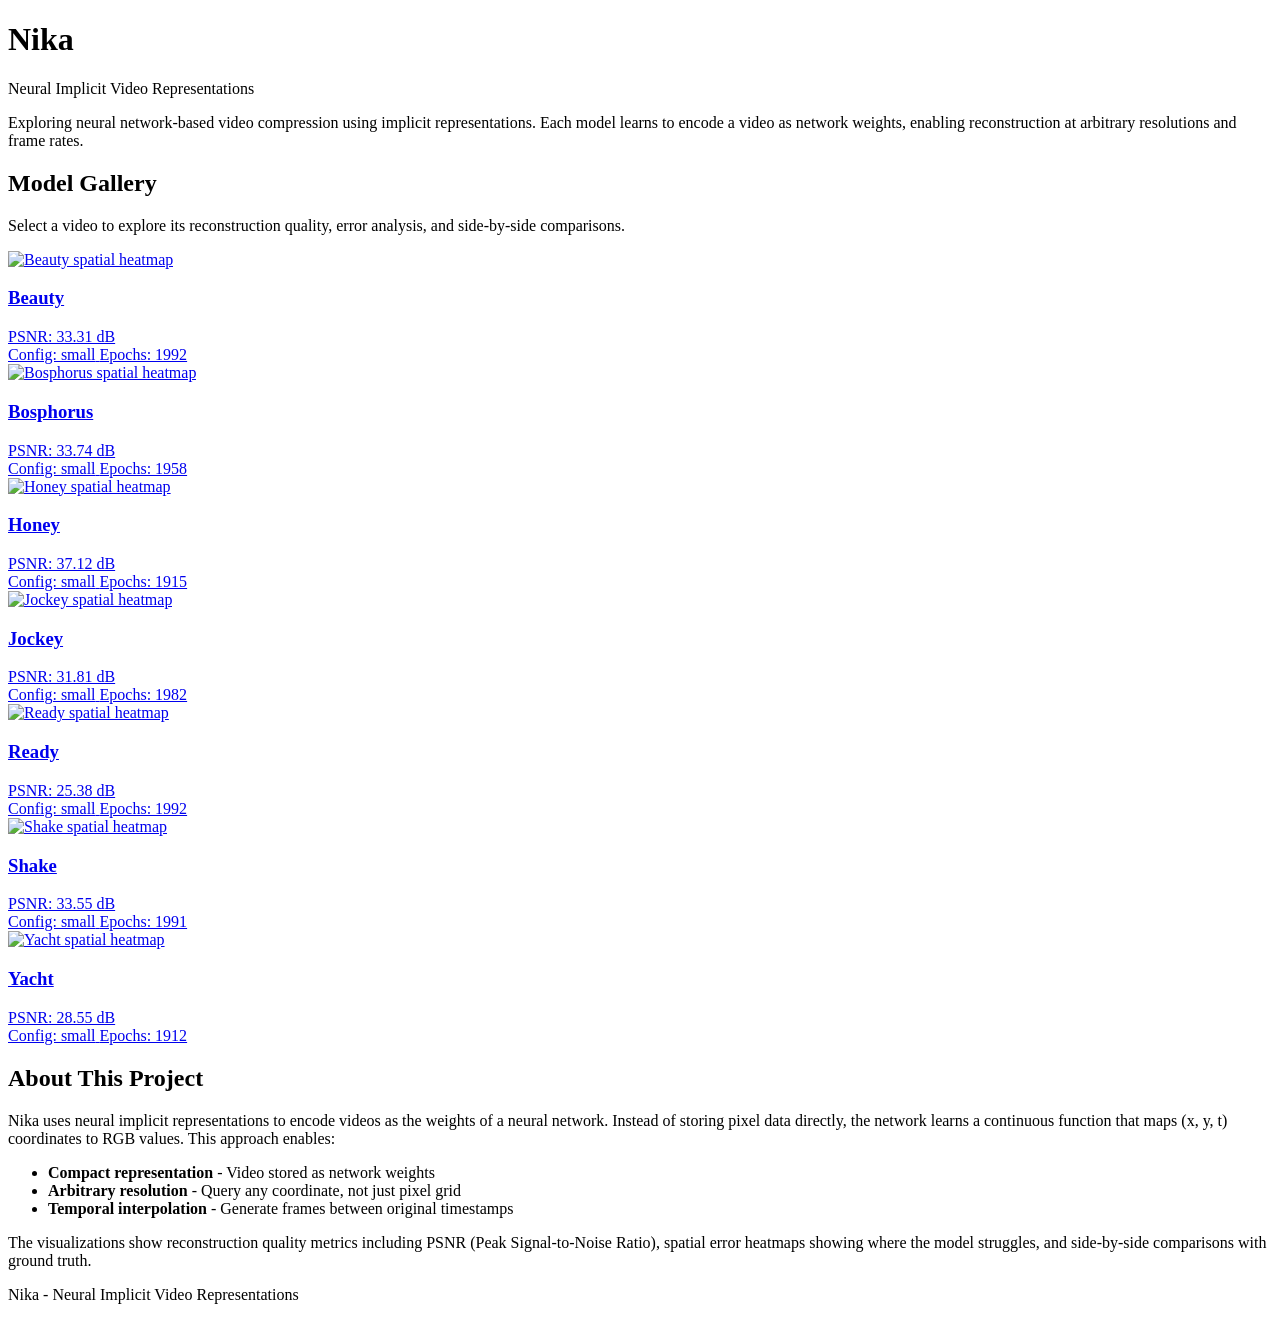
==== docs/index.html @ 59c4b2cc "chore: point docs assets to custom domain and add upload scripts" ====
<!DOCTYPE html>
<html lang="en">
<head>
    <meta charset="UTF-8">
    <meta name="viewport" content="width=device-width, initial-scale=1.0">
    <title>Nika - Neural Implicit Video Representations</title>
    <link rel="stylesheet" href="css/style.css">
</head>
<body>
    <header class="hero">
        <div class="hero-content">
            <h1>Nika</h1>
            <p class="subtitle">Neural Implicit Video Representations</p>
            <p class="description">
                Exploring neural network-based video compression using implicit representations.
                Each model learns to encode a video as network weights, enabling reconstruction
                at arbitrary resolutions and frame rates.
            </p>
        </div>
    </header>

    <main class="container">
        <section class="gallery">
            <h2>Model Gallery</h2>
            <p class="gallery-intro">
                Select a video to explore its reconstruction quality, error analysis, and side-by-side comparisons.
            </p>

            <div class="card-grid">
                <a href="videos/beauty.html" class="card">
                    <div class="card-image">
                        <img src="https://nikanet.com/plots/small_beauty_spatial_heatmap.png" alt="Beauty spatial heatmap">
                    </div>
                    <div class="card-content">
                        <h3>Beauty</h3>
                        <span class="psnr-badge">PSNR: 33.31 dB</span>
                        <div class="card-meta">
                            <span>Config: small</span>
                            <span>Epochs: 1992</span>
                        </div>
                    </div>
                </a>

                <a href="videos/bosphorus.html" class="card">
                    <div class="card-image">
                        <img src="https://nikanet.com/plots/small_bosphorus_spatial_heatmap.png" alt="Bosphorus spatial heatmap">
                    </div>
                    <div class="card-content">
                        <h3>Bosphorus</h3>
                        <span class="psnr-badge">PSNR: 33.74 dB</span>
                        <div class="card-meta">
                            <span>Config: small</span>
                            <span>Epochs: 1958</span>
                        </div>
                    </div>
                </a>

                <a href="videos/honey.html" class="card">
                    <div class="card-image">
                        <img src="https://nikanet.com/plots/small_honey_spatial_heatmap.png" alt="Honey spatial heatmap">
                    </div>
                    <div class="card-content">
                        <h3>Honey</h3>
                        <span class="psnr-badge">PSNR: 37.12 dB</span>
                        <div class="card-meta">
                            <span>Config: small</span>
                            <span>Epochs: 1915</span>
                        </div>
                    </div>
                </a>

                <a href="videos/jockey.html" class="card">
                    <div class="card-image">
                        <img src="https://nikanet.com/plots/small_jockey_spatial_heatmap.png" alt="Jockey spatial heatmap">
                    </div>
                    <div class="card-content">
                        <h3>Jockey</h3>
                        <span class="psnr-badge">PSNR: 31.81 dB</span>
                        <div class="card-meta">
                            <span>Config: small</span>
                            <span>Epochs: 1982</span>
                        </div>
                    </div>
                </a>

                <a href="videos/ready.html" class="card">
                    <div class="card-image">
                        <img src="https://nikanet.com/plots/small_ready_spatial_heatmap.png" alt="Ready spatial heatmap">
                    </div>
                    <div class="card-content">
                        <h3>Ready</h3>
                        <span class="psnr-badge">PSNR: 25.38 dB</span>
                        <div class="card-meta">
                            <span>Config: small</span>
                            <span>Epochs: 1992</span>
                        </div>
                    </div>
                </a>

                <a href="videos/shake.html" class="card">
                    <div class="card-image">
                        <img src="https://nikanet.com/plots/small_shake_spatial_heatmap.png" alt="Shake spatial heatmap">
                    </div>
                    <div class="card-content">
                        <h3>Shake</h3>
                        <span class="psnr-badge">PSNR: 33.55 dB</span>
                        <div class="card-meta">
                            <span>Config: small</span>
                            <span>Epochs: 1991</span>
                        </div>
                    </div>
                </a>

                <a href="videos/yacht.html" class="card">
                    <div class="card-image">
                        <img src="https://nikanet.com/plots/small_yacht_spatial_heatmap.png" alt="Yacht spatial heatmap">
                    </div>
                    <div class="card-content">
                        <h3>Yacht</h3>
                        <span class="psnr-badge">PSNR: 28.55 dB</span>
                        <div class="card-meta">
                            <span>Config: small</span>
                            <span>Epochs: 1912</span>
                        </div>
                    </div>
                </a>
            </div>
        </section>

        <section class="about">
            <h2>About This Project</h2>
            <p>
                Nika uses neural implicit representations to encode videos as the weights of a neural network.
                Instead of storing pixel data directly, the network learns a continuous function that maps
                (x, y, t) coordinates to RGB values. This approach enables:
            </p>
            <ul>
                <li><strong>Compact representation</strong> - Video stored as network weights</li>
                <li><strong>Arbitrary resolution</strong> - Query any coordinate, not just pixel grid</li>
                <li><strong>Temporal interpolation</strong> - Generate frames between original timestamps</li>
            </ul>
            <p>
                The visualizations show reconstruction quality metrics including PSNR (Peak Signal-to-Noise Ratio),
                spatial error heatmaps showing where the model struggles, and side-by-side comparisons with ground truth.
            </p>
        </section>
    </main>

    <footer>
        <p>Nika - Neural Implicit Video Representations</p>
    </footer>

    <script src="js/main.js"></script>
</body>
</html>
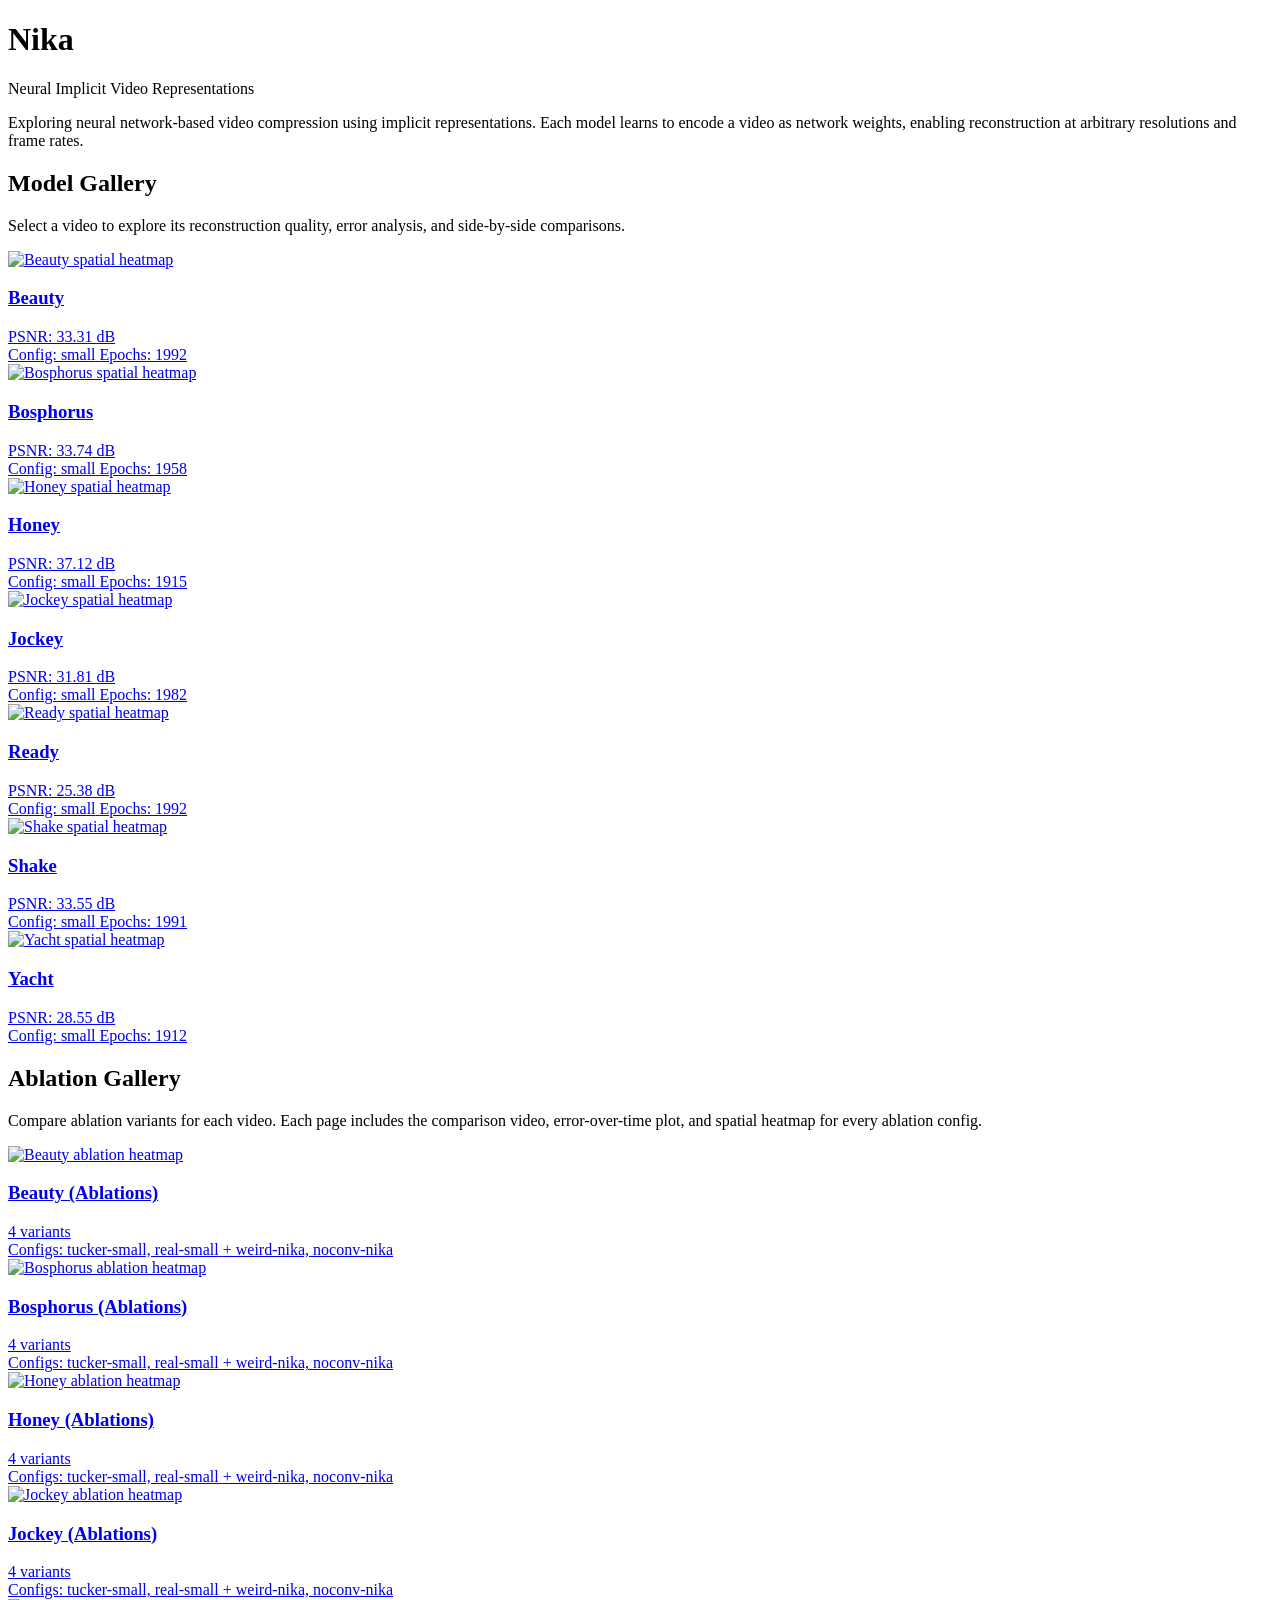
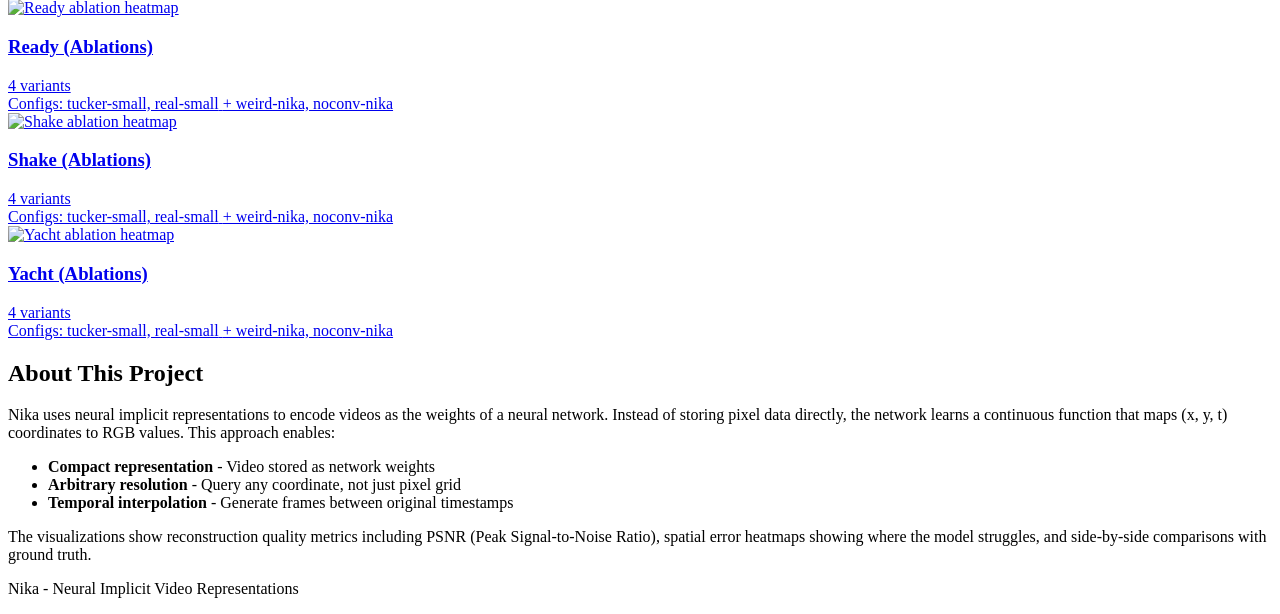
==== commit 0315108c: "feat: add ablation pages with Cloudflare R2 CDN URLs - Add 7 ablation HTML pages (beauty, bosphorus," ====
--- a/docs/index.html
+++ b/docs/index.html
@@ -127,6 +127,114 @@
             </div>
         </section>
 
+        <section class="gallery" id="ablations">
+            <h2>Ablation Gallery</h2>
+            <p class="gallery-intro">
+                Compare ablation variants for each video. Each page includes the comparison video,
+                error-over-time plot, and spatial heatmap for every ablation config.
+            </p>
+
+            <div class="card-grid">
+                <a href="videos/ablations/beauty.html" class="card">
+                    <div class="card-image">
+                        <img src="https://nikanet.com/videos/tucker-small-beauty-epoch1492-psnr33.23_spatial_heatmap.png" alt="Beauty ablation heatmap">
+                    </div>
+                    <div class="card-content">
+                        <h3>Beauty (Ablations)</h3>
+                        <span class="psnr-badge">4 variants</span>
+                        <div class="card-meta">
+                            <span>Configs: tucker-small, real-small</span>
+                            <span>+ weird-nika, noconv-nika</span>
+                        </div>
+                    </div>
+                </a>
+
+                <a href="videos/ablations/bosphorus.html" class="card">
+                    <div class="card-image">
+                        <img src="https://nikanet.com/videos/tucker-small-bosphorus-epoch1497-psnr33.60_spatial_heatmap.png" alt="Bosphorus ablation heatmap">
+                    </div>
+                    <div class="card-content">
+                        <h3>Bosphorus (Ablations)</h3>
+                        <span class="psnr-badge">4 variants</span>
+                        <div class="card-meta">
+                            <span>Configs: tucker-small, real-small</span>
+                            <span>+ weird-nika, noconv-nika</span>
+                        </div>
+                    </div>
+                </a>
+
+                <a href="videos/ablations/honey.html" class="card">
+                    <div class="card-image">
+                        <img src="https://nikanet.com/videos/tucker-small-honey-epoch1489-psnr36.99_spatial_heatmap.png" alt="Honey ablation heatmap">
+                    </div>
+                    <div class="card-content">
+                        <h3>Honey (Ablations)</h3>
+                        <span class="psnr-badge">4 variants</span>
+                        <div class="card-meta">
+                            <span>Configs: tucker-small, real-small</span>
+                            <span>+ weird-nika, noconv-nika</span>
+                        </div>
+                    </div>
+                </a>
+
+                <a href="videos/ablations/jockey.html" class="card">
+                    <div class="card-image">
+                        <img src="https://nikanet.com/videos/tucker-small-jockey-epoch1498-psnr31.28_spatial_heatmap.png" alt="Jockey ablation heatmap">
+                    </div>
+                    <div class="card-content">
+                        <h3>Jockey (Ablations)</h3>
+                        <span class="psnr-badge">4 variants</span>
+                        <div class="card-meta">
+                            <span>Configs: tucker-small, real-small</span>
+                            <span>+ weird-nika, noconv-nika</span>
+                        </div>
+                    </div>
+                </a>
+
+                <a href="videos/ablations/ready.html" class="card">
+                    <div class="card-image">
+                        <img src="https://nikanet.com/videos/tucker-small-ready-epoch1491-psnr24.15_spatial_heatmap.png" alt="Ready ablation heatmap">
+                    </div>
+                    <div class="card-content">
+                        <h3>Ready (Ablations)</h3>
+                        <span class="psnr-badge">4 variants</span>
+                        <div class="card-meta">
+                            <span>Configs: tucker-small, real-small</span>
+                            <span>+ weird-nika, noconv-nika</span>
+                        </div>
+                    </div>
+                </a>
+
+                <a href="videos/ablations/shake.html" class="card">
+                    <div class="card-image">
+                        <img src="https://nikanet.com/videos/tucker-small-shake-epoch1447-psnr32.60_spatial_heatmap.png" alt="Shake ablation heatmap">
+                    </div>
+                    <div class="card-content">
+                        <h3>Shake (Ablations)</h3>
+                        <span class="psnr-badge">4 variants</span>
+                        <div class="card-meta">
+                            <span>Configs: tucker-small, real-small</span>
+                            <span>+ weird-nika, noconv-nika</span>
+                        </div>
+                    </div>
+                </a>
+
+                <a href="videos/ablations/yacht.html" class="card">
+                    <div class="card-image">
+                        <img src="https://nikanet.com/videos/tucker-small-yacht-epoch1489-psnr27.82_spatial_heatmap.png" alt="Yacht ablation heatmap">
+                    </div>
+                    <div class="card-content">
+                        <h3>Yacht (Ablations)</h3>
+                        <span class="psnr-badge">4 variants</span>
+                        <div class="card-meta">
+                            <span>Configs: tucker-small, real-small</span>
+                            <span>+ weird-nika, noconv-nika</span>
+                        </div>
+                    </div>
+                </a>
+            </div>
+        </section>
+
         <section class="about">
             <h2>About This Project</h2>
             <p>
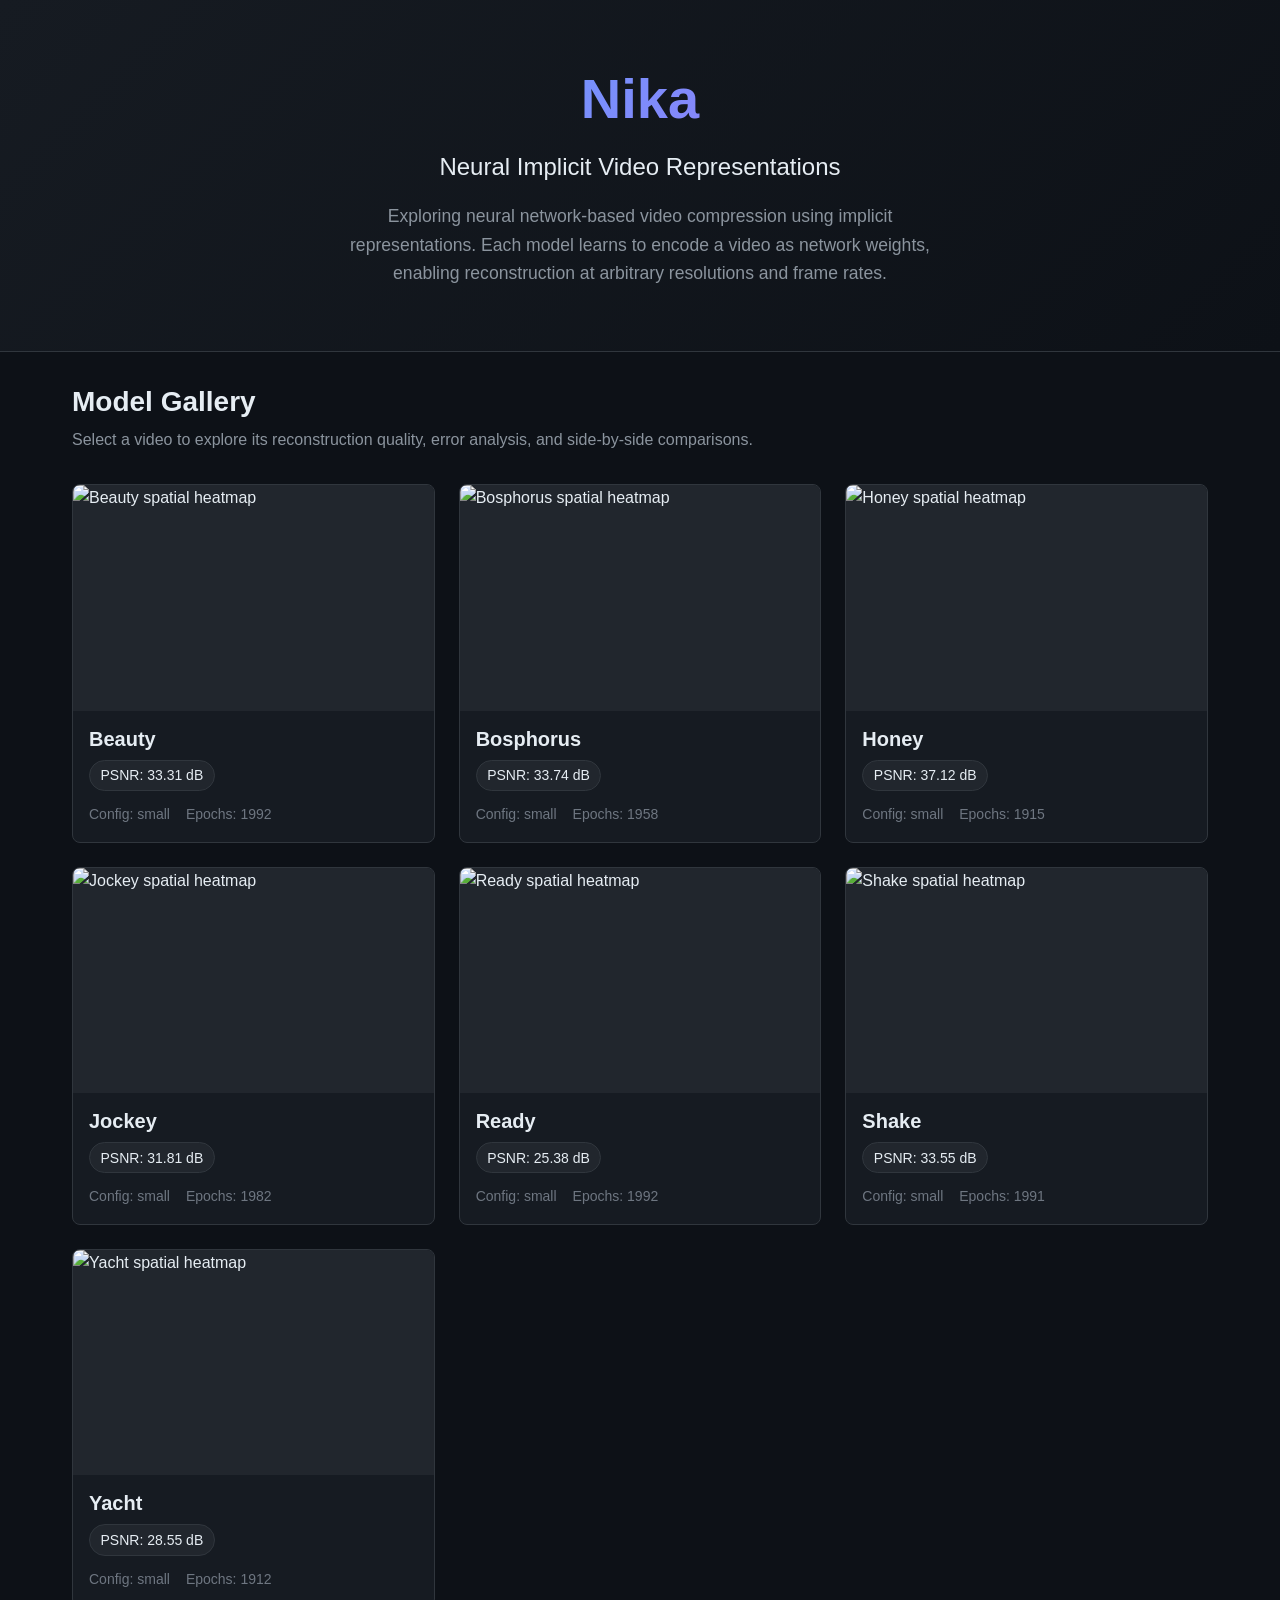
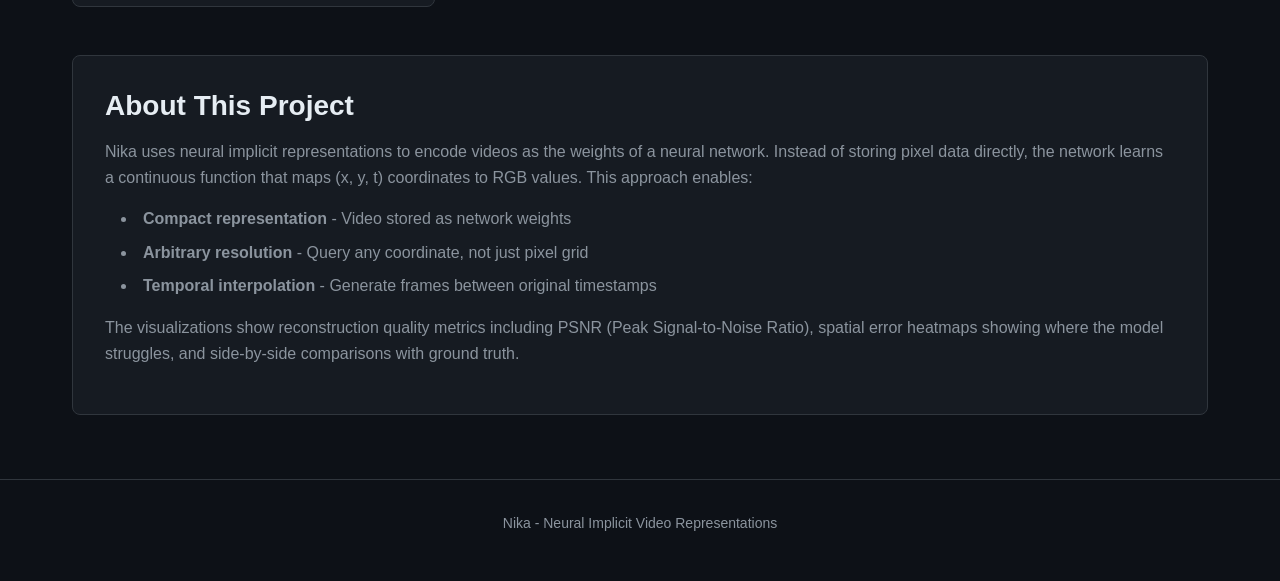
==== commit 2fbf2738: "fix: remove ablations section from home page and clarify model buttons - Remove separate Ablation Ga" ====
--- a/docs/index.html
+++ b/docs/index.html
@@ -127,114 +127,6 @@
             </div>
         </section>
 
-        <section class="gallery" id="ablations">
-            <h2>Ablation Gallery</h2>
-            <p class="gallery-intro">
-                Compare ablation variants for each video. Each page includes the comparison video,
-                error-over-time plot, and spatial heatmap for every ablation config.
-            </p>
-
-            <div class="card-grid">
-                <a href="videos/ablations/beauty.html" class="card">
-                    <div class="card-image">
-                        <img src="https://nikanet.com/videos/tucker-small-beauty-epoch1492-psnr33.23_spatial_heatmap.png" alt="Beauty ablation heatmap">
-                    </div>
-                    <div class="card-content">
-                        <h3>Beauty (Ablations)</h3>
-                        <span class="psnr-badge">4 variants</span>
-                        <div class="card-meta">
-                            <span>Configs: tucker-small, real-small</span>
-                            <span>+ weird-nika, noconv-nika</span>
-                        </div>
-                    </div>
-                </a>
-
-                <a href="videos/ablations/bosphorus.html" class="card">
-                    <div class="card-image">
-                        <img src="https://nikanet.com/videos/tucker-small-bosphorus-epoch1497-psnr33.60_spatial_heatmap.png" alt="Bosphorus ablation heatmap">
-                    </div>
-                    <div class="card-content">
-                        <h3>Bosphorus (Ablations)</h3>
-                        <span class="psnr-badge">4 variants</span>
-                        <div class="card-meta">
-                            <span>Configs: tucker-small, real-small</span>
-                            <span>+ weird-nika, noconv-nika</span>
-                        </div>
-                    </div>
-                </a>
-
-                <a href="videos/ablations/honey.html" class="card">
-                    <div class="card-image">
-                        <img src="https://nikanet.com/videos/tucker-small-honey-epoch1489-psnr36.99_spatial_heatmap.png" alt="Honey ablation heatmap">
-                    </div>
-                    <div class="card-content">
-                        <h3>Honey (Ablations)</h3>
-                        <span class="psnr-badge">4 variants</span>
-                        <div class="card-meta">
-                            <span>Configs: tucker-small, real-small</span>
-                            <span>+ weird-nika, noconv-nika</span>
-                        </div>
-                    </div>
-                </a>
-
-                <a href="videos/ablations/jockey.html" class="card">
-                    <div class="card-image">
-                        <img src="https://nikanet.com/videos/tucker-small-jockey-epoch1498-psnr31.28_spatial_heatmap.png" alt="Jockey ablation heatmap">
-                    </div>
-                    <div class="card-content">
-                        <h3>Jockey (Ablations)</h3>
-                        <span class="psnr-badge">4 variants</span>
-                        <div class="card-meta">
-                            <span>Configs: tucker-small, real-small</span>
-                            <span>+ weird-nika, noconv-nika</span>
-                        </div>
-                    </div>
-                </a>
-
-                <a href="videos/ablations/ready.html" class="card">
-                    <div class="card-image">
-                        <img src="https://nikanet.com/videos/tucker-small-ready-epoch1491-psnr24.15_spatial_heatmap.png" alt="Ready ablation heatmap">
-                    </div>
-                    <div class="card-content">
-                        <h3>Ready (Ablations)</h3>
-                        <span class="psnr-badge">4 variants</span>
-                        <div class="card-meta">
-                            <span>Configs: tucker-small, real-small</span>
-                            <span>+ weird-nika, noconv-nika</span>
-                        </div>
-                    </div>
-                </a>
-
-                <a href="videos/ablations/shake.html" class="card">
-                    <div class="card-image">
-                        <img src="https://nikanet.com/videos/tucker-small-shake-epoch1447-psnr32.60_spatial_heatmap.png" alt="Shake ablation heatmap">
-                    </div>
-                    <div class="card-content">
-                        <h3>Shake (Ablations)</h3>
-                        <span class="psnr-badge">4 variants</span>
-                        <div class="card-meta">
-                            <span>Configs: tucker-small, real-small</span>
-                            <span>+ weird-nika, noconv-nika</span>
-                        </div>
-                    </div>
-                </a>
-
-                <a href="videos/ablations/yacht.html" class="card">
-                    <div class="card-image">
-                        <img src="https://nikanet.com/videos/tucker-small-yacht-epoch1489-psnr27.82_spatial_heatmap.png" alt="Yacht ablation heatmap">
-                    </div>
-                    <div class="card-content">
-                        <h3>Yacht (Ablations)</h3>
-                        <span class="psnr-badge">4 variants</span>
-                        <div class="card-meta">
-                            <span>Configs: tucker-small, real-small</span>
-                            <span>+ weird-nika, noconv-nika</span>
-                        </div>
-                    </div>
-                </a>
-            </div>
-        </section>
-
         <section class="about">
             <h2>About This Project</h2>
             <p>
--- a/docs/css/style.css
+++ b/docs/css/style.css
@@ -0,0 +1,622 @@
+/* Reset and base styles */
+*, *::before, *::after {
+    box-sizing: border-box;
+    margin: 0;
+    padding: 0;
+}
+
+:root {
+    --bg-primary: #0d1117;
+    --bg-secondary: #161b22;
+    --bg-tertiary: #21262d;
+    --text-primary: #e6edf3;
+    --text-secondary: #8b949e;
+    --text-muted: #6e7681;
+    --accent: #58a6ff;
+    --accent-hover: #79b8ff;
+    --border: #30363d;
+    --success: #3fb950;
+    --warning: #d29922;
+    --danger: #f85149;
+    --card-shadow: 0 4px 6px rgba(0, 0, 0, 0.3);
+    --transition: 0.2s ease;
+}
+
+html {
+    font-size: 16px;
+    scroll-behavior: smooth;
+}
+
+body {
+    font-family: -apple-system, BlinkMacSystemFont, 'Segoe UI', 'Noto Sans', Helvetica, Arial, sans-serif;
+    background-color: var(--bg-primary);
+    color: var(--text-primary);
+    line-height: 1.6;
+    min-height: 100vh;
+}
+
+/* Typography */
+h1, h2, h3, h4 {
+    font-weight: 600;
+    line-height: 1.25;
+    margin-bottom: 0.5em;
+}
+
+h1 { font-size: 2.5rem; }
+h2 { font-size: 1.75rem; }
+h3 { font-size: 1.25rem; }
+
+p {
+    margin-bottom: 1em;
+    color: var(--text-secondary);
+}
+
+a {
+    color: var(--accent);
+    text-decoration: none;
+    transition: color var(--transition);
+}
+
+a:hover {
+    color: var(--accent-hover);
+}
+
+ul {
+    list-style-position: inside;
+    margin-bottom: 1em;
+    color: var(--text-secondary);
+}
+
+li {
+    margin-bottom: 0.5em;
+}
+
+/* Layout */
+.container {
+    max-width: 1200px;
+    margin: 0 auto;
+    padding: 2rem;
+}
+
+/* Hero Section */
+.hero {
+    background: linear-gradient(135deg, var(--bg-secondary) 0%, var(--bg-primary) 100%);
+    border-bottom: 1px solid var(--border);
+    padding: 4rem 2rem;
+    text-align: center;
+}
+
+.hero-content {
+    max-width: 800px;
+    margin: 0 auto;
+}
+
+.hero h1 {
+    font-size: 3.5rem;
+    background: linear-gradient(135deg, var(--accent) 0%, #a371f7 100%);
+    -webkit-background-clip: text;
+    -webkit-text-fill-color: transparent;
+    background-clip: text;
+    margin-bottom: 0.25em;
+}
+
+.hero .subtitle {
+    font-size: 1.5rem;
+    color: var(--text-primary);
+    margin-bottom: 1rem;
+}
+
+.hero .description {
+    font-size: 1.1rem;
+    max-width: 600px;
+    margin: 0 auto;
+}
+
+/* Gallery Section */
+.gallery {
+    margin-bottom: 3rem;
+}
+
+.gallery h2 {
+    margin-bottom: 0.5rem;
+}
+
+.gallery-intro {
+    margin-bottom: 2rem;
+}
+
+/* Card Grid */
+.card-grid {
+    display: grid;
+    grid-template-columns: repeat(auto-fill, minmax(280px, 1fr));
+    gap: 1.5rem;
+}
+
+.card {
+    background: var(--bg-secondary);
+    border: 1px solid var(--border);
+    border-radius: 8px;
+    overflow: hidden;
+    transition: transform var(--transition), box-shadow var(--transition), border-color var(--transition);
+    display: block;
+    color: inherit;
+}
+
+.card:hover {
+    transform: translateY(-4px);
+    box-shadow: var(--card-shadow);
+    border-color: var(--accent);
+}
+
+.card-image {
+    aspect-ratio: 16 / 10;
+    overflow: hidden;
+    background: var(--bg-tertiary);
+}
+
+.card-image img {
+    width: 100%;
+    height: 100%;
+    object-fit: cover;
+    transition: transform var(--transition);
+}
+
+.card:hover .card-image img {
+    transform: scale(1.05);
+}
+
+.card-content {
+    padding: 1rem;
+}
+
+.card-content h3 {
+    margin-bottom: 0.5rem;
+    color: var(--text-primary);
+}
+
+.card-meta {
+    display: flex;
+    gap: 1rem;
+    font-size: 0.875rem;
+    color: var(--text-muted);
+    margin-top: 0.75rem;
+}
+
+/* PSNR Badge */
+.psnr-badge {
+    display: inline-block;
+    padding: 0.25em 0.75em;
+    background: var(--bg-tertiary);
+    border: 1px solid var(--border);
+    border-radius: 20px;
+    font-size: 0.875rem;
+    font-weight: 500;
+    color: var(--text-primary);
+}
+
+
+/* About Section */
+.about {
+    background: var(--bg-secondary);
+    border: 1px solid var(--border);
+    border-radius: 8px;
+    padding: 2rem;
+    margin-bottom: 2rem;
+}
+
+.about h2 {
+    margin-bottom: 1rem;
+}
+
+.about ul {
+    margin-left: 1rem;
+}
+
+/* Footer */
+footer {
+    text-align: center;
+    padding: 2rem;
+    border-top: 1px solid var(--border);
+    color: var(--text-muted);
+    font-size: 0.875rem;
+}
+
+/* Detail Page Styles */
+.detail-header {
+    display: flex;
+    align-items: center;
+    gap: 1rem;
+    margin-bottom: 2rem;
+    flex-wrap: wrap;
+}
+
+.detail-header h1 {
+    margin-bottom: 0;
+}
+
+.back-link {
+    display: inline-flex;
+    align-items: center;
+    gap: 0.5rem;
+    color: var(--text-secondary);
+    font-size: 0.875rem;
+    margin-bottom: 1rem;
+}
+
+.back-link:hover {
+    color: var(--accent);
+}
+
+/* Video Player */
+.video-section {
+    margin-bottom: 2rem;
+}
+
+.video-container {
+    background: var(--bg-secondary);
+    border: 1px solid var(--border);
+    border-radius: 8px;
+    overflow: hidden;
+}
+
+.video-container video {
+    width: 100%;
+    display: block;
+}
+
+.video-caption {
+    padding: 1rem;
+    font-size: 0.875rem;
+    color: var(--text-secondary);
+    border-top: 1px solid var(--border);
+}
+
+/* Ablation Pages */
+.ablation-intro {
+    margin-bottom: 1.5rem;
+    color: var(--text-secondary);
+}
+
+.ablation-grid {
+    display: grid;
+    gap: 1.5rem;
+}
+
+.ablation-card {
+    background: var(--bg-secondary);
+    border: 1px solid var(--border);
+    border-radius: 8px;
+    overflow: hidden;
+}
+
+.ablation-card-header {
+    display: flex;
+    align-items: center;
+    justify-content: space-between;
+    gap: 1rem;
+    padding: 1rem 1.25rem 0.5rem;
+    border-bottom: 1px solid var(--border);
+}
+
+.ablation-card-header h2 {
+    margin: 0;
+    font-size: 1.1rem;
+}
+
+.ablation-meta {
+    display: flex;
+    flex-wrap: wrap;
+    gap: 1rem;
+    padding: 0.5rem 1.25rem 1rem;
+    font-size: 0.875rem;
+    color: var(--text-muted);
+}
+
+.ablation-video video {
+    width: 100%;
+    display: block;
+}
+
+.ablation-plots {
+    display: grid;
+    grid-template-columns: repeat(auto-fit, minmax(240px, 1fr));
+    gap: 1rem;
+    padding: 1rem 1.25rem 1.5rem;
+    border-top: 1px solid var(--border);
+    background: var(--bg-secondary);
+}
+
+.ablation-plot img {
+    width: 100%;
+    height: auto;
+    border-radius: 4px;
+    cursor: pointer;
+    transition: opacity var(--transition);
+}
+
+.ablation-plot img:hover {
+    opacity: 0.9;
+}
+
+.ablation-plot p {
+    margin-top: 0.5rem;
+    font-size: 0.85rem;
+    color: var(--text-secondary);
+}
+
+/* Model Selector */
+.model-selector {
+    margin-bottom: 1.5rem;
+}
+
+.model-buttons {
+    display: flex;
+    flex-wrap: wrap;
+    gap: 0.5rem;
+}
+
+.model-button {
+    padding: 0.5rem 1rem;
+    background: var(--bg-secondary);
+    border: 1px solid var(--border);
+    border-radius: 6px;
+    color: var(--text-secondary);
+    font-size: 0.875rem;
+    cursor: pointer;
+    transition: background var(--transition), color var(--transition), border-color var(--transition);
+}
+
+.model-button:hover {
+    background: var(--bg-tertiary);
+    color: var(--text-primary);
+    border-color: var(--text-muted);
+}
+
+.model-button.active {
+    background: var(--accent);
+    color: var(--bg-primary);
+    border-color: var(--accent);
+    font-weight: 500;
+}
+
+.model-divider {
+    display: flex;
+    align-items: center;
+    gap: 0.5rem;
+    color: var(--text-muted);
+    font-size: 0.75rem;
+    text-transform: uppercase;
+    letter-spacing: 0.05em;
+    margin-left: 0.5rem;
+}
+
+.model-divider::before {
+    content: '';
+    width: 1px;
+    height: 1.5rem;
+    background: var(--border);
+}
+
+.model-button.ablation {
+    border-style: dashed;
+}
+
+/* Tabs */
+.tabs {
+    margin-bottom: 2rem;
+}
+
+.tab-buttons {
+    display: flex;
+    gap: 0.5rem;
+    margin-bottom: 1rem;
+    border-bottom: 1px solid var(--border);
+    padding-bottom: 0.5rem;
+}
+
+.tab-button {
+    padding: 0.75rem 1.5rem;
+    background: transparent;
+    border: none;
+    border-radius: 6px;
+    color: var(--text-secondary);
+    font-size: 1rem;
+    cursor: pointer;
+    transition: background var(--transition), color var(--transition);
+}
+
+.tab-button:hover {
+    background: var(--bg-tertiary);
+    color: var(--text-primary);
+}
+
+.tab-button.active {
+    background: var(--bg-tertiary);
+    color: var(--accent);
+}
+
+.tab-content {
+    display: none;
+}
+
+.tab-content.active {
+    display: block;
+}
+
+.tab-panel {
+    background: var(--bg-secondary);
+    border: 1px solid var(--border);
+    border-radius: 8px;
+    padding: 1.5rem;
+}
+
+.tab-panel img {
+    max-width: 100%;
+    height: auto;
+    border-radius: 4px;
+    cursor: pointer;
+    transition: opacity var(--transition);
+}
+
+.tab-panel img:hover {
+    opacity: 0.9;
+}
+
+/* Metadata Grid */
+.metadata-grid {
+    display: grid;
+    grid-template-columns: repeat(auto-fit, minmax(150px, 1fr));
+    gap: 1rem;
+    margin-top: 1.5rem;
+}
+
+.metadata-item {
+    background: var(--bg-secondary);
+    border: 1px solid var(--border);
+    border-radius: 8px;
+    padding: 1rem;
+    text-align: center;
+}
+
+.metadata-label {
+    font-size: 0.75rem;
+    text-transform: uppercase;
+    letter-spacing: 0.05em;
+    color: var(--text-muted);
+    margin-bottom: 0.25rem;
+}
+
+.metadata-value {
+    font-size: 1.25rem;
+    font-weight: 600;
+    color: var(--text-primary);
+}
+
+/* Navigation */
+.video-nav {
+    display: flex;
+    justify-content: space-between;
+    margin-top: 2rem;
+    padding-top: 2rem;
+    border-top: 1px solid var(--border);
+}
+
+.nav-link {
+    display: flex;
+    align-items: center;
+    gap: 0.5rem;
+    padding: 0.75rem 1rem;
+    background: var(--bg-secondary);
+    border: 1px solid var(--border);
+    border-radius: 6px;
+    transition: background var(--transition), border-color var(--transition);
+}
+
+.nav-link:hover {
+    background: var(--bg-tertiary);
+    border-color: var(--accent);
+}
+
+.nav-link.disabled {
+    opacity: 0.5;
+    pointer-events: none;
+}
+
+/* Lightbox */
+.lightbox {
+    display: none;
+    position: fixed;
+    top: 0;
+    left: 0;
+    width: 100%;
+    height: 100%;
+    background: rgba(0, 0, 0, 0.9);
+    z-index: 1000;
+    justify-content: center;
+    align-items: center;
+    padding: 2rem;
+}
+
+.lightbox.active {
+    display: flex;
+}
+
+.lightbox img {
+    max-width: 100%;
+    max-height: 100%;
+    object-fit: contain;
+}
+
+.lightbox-close {
+    position: absolute;
+    top: 1rem;
+    right: 1rem;
+    background: var(--bg-tertiary);
+    border: none;
+    color: var(--text-primary);
+    width: 40px;
+    height: 40px;
+    border-radius: 50%;
+    font-size: 1.5rem;
+    cursor: pointer;
+    display: flex;
+    align-items: center;
+    justify-content: center;
+    transition: background var(--transition);
+}
+
+.lightbox-close:hover {
+    background: var(--bg-secondary);
+}
+
+/* Responsive */
+@media (max-width: 768px) {
+    .hero {
+        padding: 2rem 1rem;
+    }
+
+    .hero h1 {
+        font-size: 2.5rem;
+    }
+
+    .hero .subtitle {
+        font-size: 1.25rem;
+    }
+
+    .container {
+        padding: 1rem;
+    }
+
+    .card-grid {
+        grid-template-columns: 1fr;
+    }
+
+    .tab-buttons {
+        flex-wrap: wrap;
+    }
+
+    .tab-button {
+        flex: 1;
+        min-width: 120px;
+        text-align: center;
+    }
+
+    .detail-header {
+        flex-direction: column;
+        align-items: flex-start;
+    }
+
+    .ablation-card-header {
+        flex-direction: column;
+        align-items: flex-start;
+    }
+
+    .video-nav {
+        flex-direction: column;
+        gap: 1rem;
+    }
+
+    .nav-link {
+        justify-content: center;
+    }
+}
